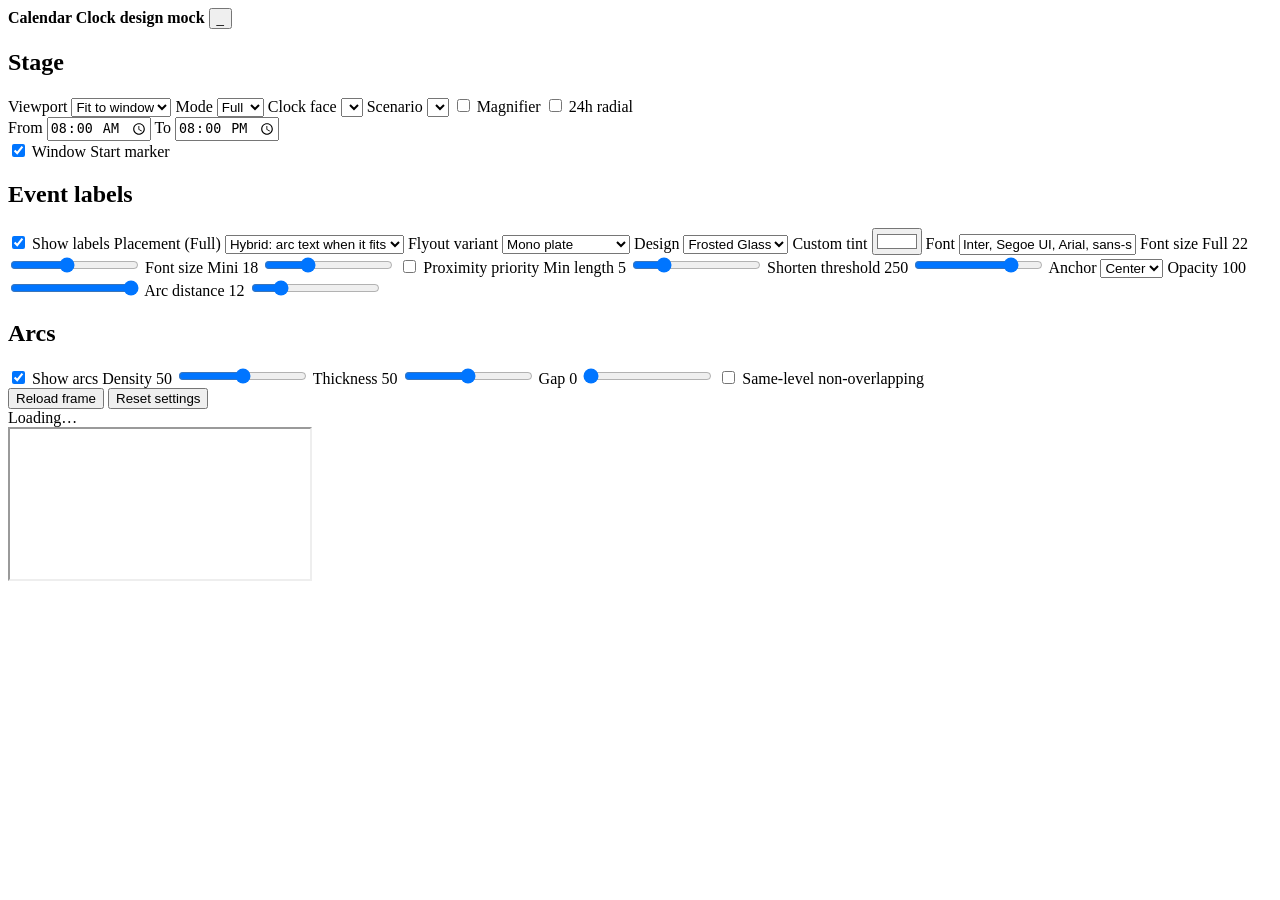
==== test/design-mock/index.html @ 14feac18 "Add flyout event labels beside the clock Full mode can place event titles in autosized cards beside " ====
<!DOCTYPE html>
<html lang="en">
<head>
    <meta charset="UTF-8" />
    <meta name="viewport" content="width=device-width, initial-scale=1.0" />
    <title>Calendar Clock — Design Mock</title>
    <link rel="stylesheet" href="design-mock.css" />
</head>
<body>
    <aside class="mock-panel" id="mockPanel" aria-label="Design mock controls">
        <header class="mock-panel-header">
            <strong>Calendar Clock design mock</strong>
            <button type="button" id="mockCollapse" title="Collapse or expand the panel">_</button>
        </header>

        <section class="mock-group">
            <h2>Stage</h2>
            <label>Viewport
                <select id="mockViewport">
                    <option value="fit">Fit to window</option>
                    <option value="1920x1080">1920 × 1080</option>
                    <option value="1664x874">1664 × 874</option>
                    <option value="1366x768">1366 × 768</option>
                    <option value="2560x1440">2560 × 1440</option>
                    <option value="4000x2178">4000 × 2178</option>
                </select>
            </label>
            <label>Mode
                <select id="mockMode">
                    <option value="full">Full</option>
                    <option value="mini">Mini</option>
                </select>
            </label>
            <label>Clock face <select id="mockFace"></select></label>
            <label>Scenario <select id="mockScenario"></select></label>
            <label class="mock-toggle"><input type="checkbox" id="mockMagnifier"> Magnifier</label>
            <label class="mock-toggle"><input type="checkbox" id="mockRadial24"> 24h radial</label>
            <div class="mock-row">
                <label>From <input type="time" id="mockWindowStart" value="08:00"></label>
                <label>To <input type="time" id="mockWindowEnd" value="20:00"></label>
            </div>
            <label class="mock-toggle"><input type="checkbox" id="mockWindowMarker" checked> Window Start marker</label>
        </section>

        <section class="mock-group">
            <h2>Event labels</h2>
            <label class="mock-toggle"><input type="checkbox" id="mockLabels" checked> Show labels</label>
            <label>Placement (Full)
                <select id="mockPlacement">
                    <option value="hybrid">Hybrid: arc text when it fits</option>
                    <option value="flyout">Flyouts only</option>
                    <option value="arc">Arc text only</option>
                </select>
            </label>
            <label>Flyout variant
                <select id="mockFlyoutVariant">
                    <option value="mono">Mono plate</option>
                    <option value="ledger">Ledger rows</option>
                    <option value="engraved">Engraved capitals</option>
                </select>
            </label>
            <label>Design
                <select id="mockLabelStyle">
                    <option value="glass">Frosted Glass</option>
                    <option value="ink">Paper Tag</option>
                    <option value="glow">Night Signal</option>
                    <option value="color">Event Wash</option>
                    <option value="custom">Custom Tint</option>
                </select>
            </label>
            <label>Custom tint <input type="color" id="mockCustomColor" value="#ffffff"></label>
            <label>Font <input type="text" id="mockFontFamily" value="Inter, Segoe UI, Arial, sans-serif"></label>
            <label>Font size Full <output id="mockFontSizeFullOut">22</output>
                <input type="range" id="mockFontSizeFull" min="8" max="40" value="22"></label>
            <label>Font size Mini <output id="mockFontSizeMiniOut">18</output>
                <input type="range" id="mockFontSizeMini" min="8" max="40" value="18"></label>
            <label class="mock-toggle"><input type="checkbox" id="mockProximity"> Proximity priority</label>
            <label>Min length <output id="mockMinLengthOut">5</output>
                <input type="range" id="mockMinLength" min="1" max="20" value="5"></label>
            <label>Shorten threshold <output id="mockShortenOut">250</output>
                <input type="range" id="mockShorten" min="50" max="305" step="5" value="250"></label>
            <label>Anchor
                <select id="mockAnchor">
                    <option value="center">Center</option>
                    <option value="start">Start</option>
                    <option value="end">End</option>
                </select>
            </label>
            <label>Opacity <output id="mockOpacityOut">100</output>
                <input type="range" id="mockOpacity" min="10" max="100" value="100"></label>
            <label>Arc distance <output id="mockArcDistanceOut">12</output>
                <input type="range" id="mockArcDistance" min="0" max="60" value="12"></label>
        </section>

        <section class="mock-group">
            <h2>Arcs</h2>
            <label class="mock-toggle"><input type="checkbox" id="mockArcs" checked> Show arcs</label>
            <label>Density <output id="mockDensityOut">50</output>
                <input type="range" id="mockDensity" min="0" max="100" value="50"></label>
            <label>Thickness <output id="mockThicknessOut">50</output>
                <input type="range" id="mockThickness" min="0" max="100" value="50"></label>
            <label>Gap <output id="mockGapOut">0</output>
                <input type="range" id="mockGap" min="0" max="100" value="0"></label>
            <label class="mock-toggle"><input type="checkbox" id="mockNonOverlapping"> Same-level non-overlapping</label>
        </section>

        <section class="mock-group mock-actions">
            <button type="button" id="mockReload" title="Reload the clock frame with the current settings">Reload frame</button>
            <button type="button" id="mockReset" title="Forget saved mock settings">Reset settings</button>
            <div class="mock-status" id="mockStatus">Loading…</div>
        </section>
    </aside>

    <main class="mock-stage" id="mockStage">
        <div class="mock-frame-box" id="mockFrameBox">
            <iframe id="mockFrame" title="Calendar Clock frame"></iframe>
        </div>
    </main>

    <script src="../../src/providers/provider-registry.js"></script>
    <script src="../../src/temporal-projection/temporal-projection.js"></script>
    <script src="scenarios.js"></script>
    <script src="design-mock.js"></script>
</body>
</html>
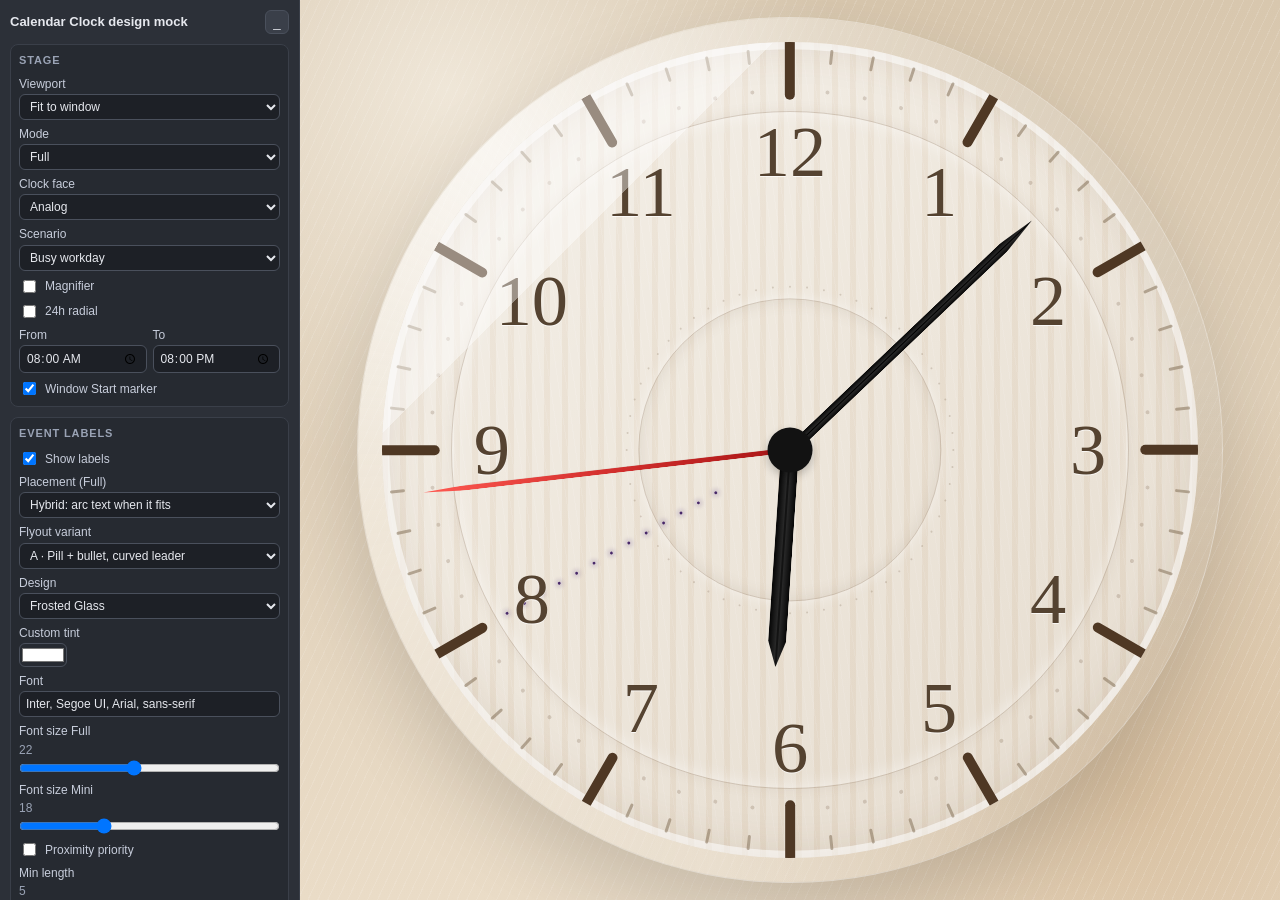
==== commit 641ce9bc: "Add design mock harness for the clock page Serves the repo locally and drives the real src/clock/pop" ====
--- a/test/design-mock/index.html
+++ b/test/design-mock/index.html
@@ -54,9 +54,9 @@
             </label>
             <label>Flyout variant
                 <select id="mockFlyoutVariant">
-                    <option value="mono">Mono plate</option>
-                    <option value="ledger">Ledger rows</option>
-                    <option value="engraved">Engraved capitals</option>
+                    <option value="pill">A · Pill + bullet, curved leader</option>
+                    <option value="tag">B · Tag + edge bar, elbow leader</option>
+                    <option value="bare">C · Bare text + underline</option>
                 </select>
             </label>
             <label>Design
--- a/test/design-mock/design-mock.css
+++ b/test/design-mock/design-mock.css
@@ -0,0 +1,187 @@
+:root {
+    color-scheme: light;
+    --mock-panel-width: 300px;
+}
+
+* {
+    box-sizing: border-box;
+}
+
+html,
+body {
+    margin: 0;
+    height: 100%;
+    overflow: hidden;
+    background: #23262d;
+    font: 13px/1.35 "Segoe UI", Inter, Arial, sans-serif;
+    color: #e6e8ee;
+}
+
+body {
+    display: grid;
+    grid-template-columns: var(--mock-panel-width) 1fr;
+}
+
+body.mock-panel-collapsed {
+    --mock-panel-width: 44px;
+}
+
+.mock-panel {
+    display: flex;
+    flex-direction: column;
+    gap: 10px;
+    height: 100vh;
+    padding: 10px;
+    overflow: auto;
+    background: #2c3038;
+    border-right: 1px solid #3a3f49;
+}
+
+body.mock-panel-collapsed .mock-panel > :not(.mock-panel-header) {
+    display: none;
+}
+
+body.mock-panel-collapsed .mock-panel-header strong {
+    display: none;
+}
+
+.mock-panel-header {
+    display: flex;
+    align-items: center;
+    justify-content: space-between;
+    gap: 8px;
+}
+
+.mock-panel-header button {
+    width: 24px;
+    height: 24px;
+    padding: 0;
+    border: 1px solid #4a505c;
+    border-radius: 6px;
+    background: #3a3f49;
+    color: inherit;
+    cursor: pointer;
+}
+
+.mock-group {
+    display: flex;
+    flex-direction: column;
+    gap: 6px;
+    padding: 8px;
+    border: 1px solid #3a3f49;
+    border-radius: 8px;
+    background: #262a31;
+}
+
+.mock-group h2 {
+    margin: 0 0 2px;
+    font-size: 11px;
+    font-weight: 600;
+    letter-spacing: .08em;
+    text-transform: uppercase;
+    color: #9aa3b5;
+}
+
+.mock-group label {
+    display: flex;
+    flex-direction: column;
+    gap: 2px;
+    font-size: 12px;
+    color: #c7cddb;
+}
+
+.mock-group label.mock-toggle {
+    flex-direction: row;
+    align-items: center;
+    gap: 6px;
+}
+
+.mock-group output {
+    float: right;
+    color: #9aa3b5;
+}
+
+.mock-group select,
+.mock-group input[type="text"],
+.mock-group input[type="time"] {
+    width: 100%;
+    padding: 4px 6px;
+    border: 1px solid #4a505c;
+    border-radius: 6px;
+    background: #1d2026;
+    color: #e6e8ee;
+    font: inherit;
+}
+
+.mock-group input[type="range"] {
+    width: 100%;
+    margin: 0;
+}
+
+.mock-group input[type="color"] {
+    width: 48px;
+    height: 24px;
+    padding: 0;
+    border: 1px solid #4a505c;
+    border-radius: 6px;
+    background: none;
+}
+
+.mock-row {
+    display: flex;
+    gap: 6px;
+}
+
+.mock-row label {
+    flex: 1;
+}
+
+.mock-actions {
+    flex-direction: row;
+    flex-wrap: wrap;
+}
+
+.mock-actions button {
+    padding: 6px 10px;
+    border: 1px solid #4a505c;
+    border-radius: 6px;
+    background: #3a3f49;
+    color: inherit;
+    font: inherit;
+    cursor: pointer;
+}
+
+.mock-status {
+    flex-basis: 100%;
+    font-size: 11px;
+    color: #9aa3b5;
+}
+
+.mock-stage {
+    display: grid;
+    place-items: center;
+    height: 100vh;
+    overflow: hidden;
+    background:
+        radial-gradient(circle at 50% 40%, #31353e, #1c1f25 70%);
+}
+
+.mock-frame-box {
+    position: relative;
+    box-shadow: 0 18px 50px rgba(0, 0, 0, .45);
+    outline: 1px solid rgba(255, 255, 255, .08);
+}
+
+.mock-frame-box--mini {
+    border-radius: 18px;
+    overflow: hidden;
+}
+
+.mock-frame-box iframe {
+    position: absolute;
+    top: 0;
+    left: 0;
+    border: 0;
+    transform-origin: top left;
+    background: #fff;
+}
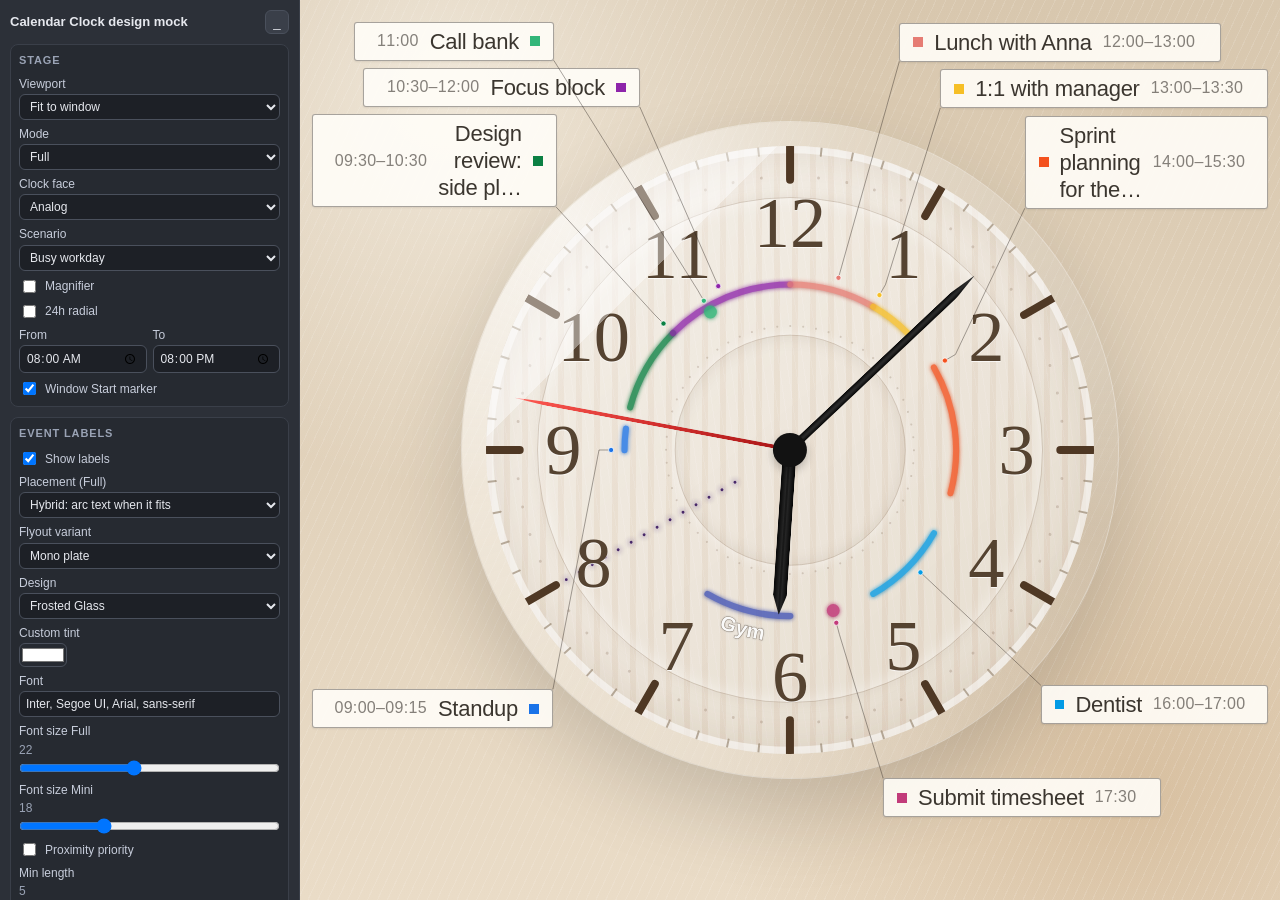
==== commit b4cad020: "Set default event arc thickness level to 60" ====
--- a/test/design-mock/index.html
+++ b/test/design-mock/index.html
@@ -54,9 +54,9 @@
             </label>
             <label>Flyout variant
                 <select id="mockFlyoutVariant">
-                    <option value="pill">A · Pill + bullet, curved leader</option>
-                    <option value="tag">B · Tag + edge bar, elbow leader</option>
-                    <option value="bare">C · Bare text + underline</option>
+                    <option value="mono">Mono plate</option>
+                    <option value="ledger">Ledger rows</option>
+                    <option value="engraved">Engraved capitals</option>
                 </select>
             </label>
             <label>Design
@@ -97,8 +97,8 @@
             <label class="mock-toggle"><input type="checkbox" id="mockArcs" checked> Show arcs</label>
             <label>Density <output id="mockDensityOut">50</output>
                 <input type="range" id="mockDensity" min="0" max="100" value="50"></label>
-            <label>Thickness <output id="mockThicknessOut">50</output>
-                <input type="range" id="mockThickness" min="0" max="100" value="50"></label>
+            <label>Thickness <output id="mockThicknessOut">60</output>
+                <input type="range" id="mockThickness" min="0" max="100" value="60"></label>
             <label>Gap <output id="mockGapOut">0</output>
                 <input type="range" id="mockGap" min="0" max="100" value="0"></label>
             <label class="mock-toggle"><input type="checkbox" id="mockNonOverlapping"> Same-level non-overlapping</label>
